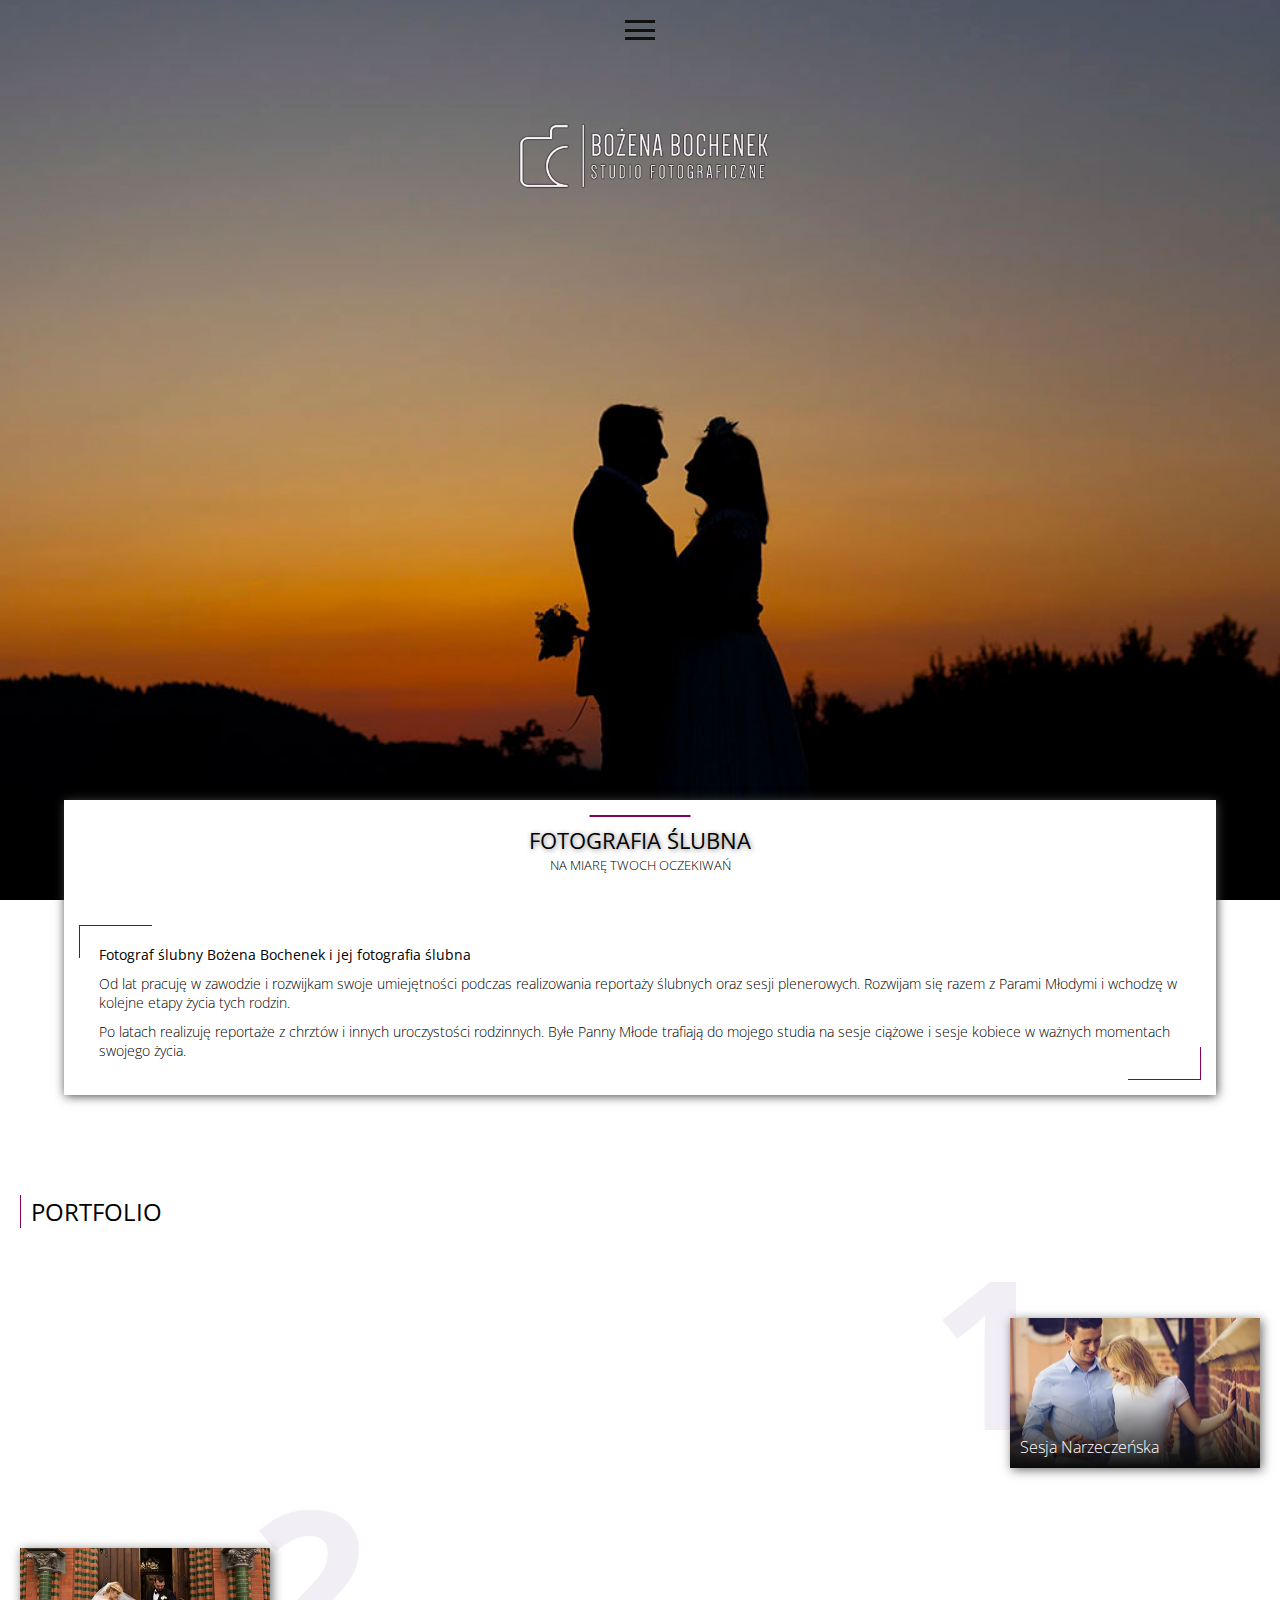
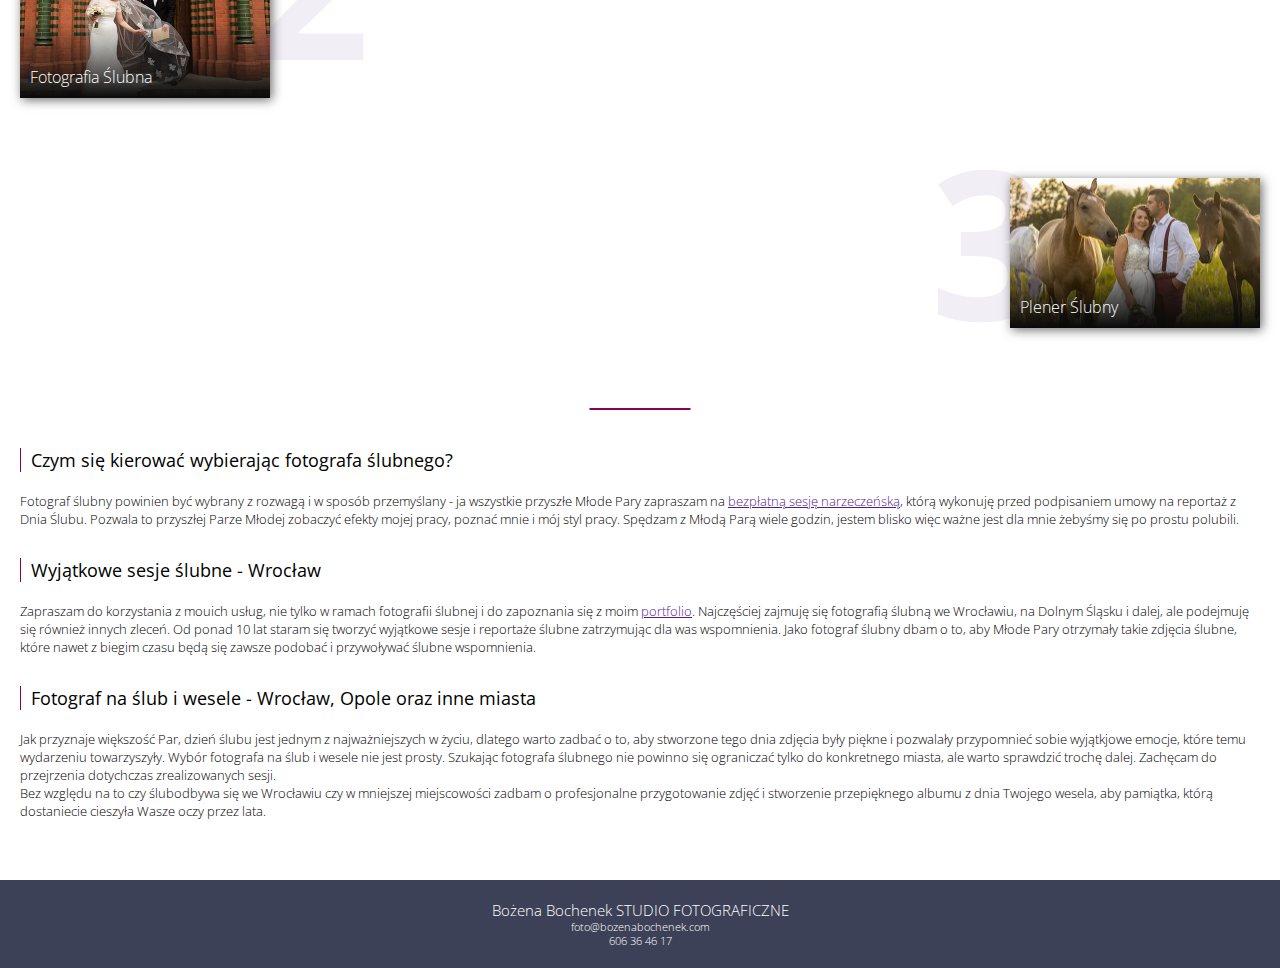
==== index.html @ d062557d "Repair path to images and files, finally display on gh pages" ====
<!DOCTYPE html>
<html lang="en">
<head>
    <meta charset="UTF-8">
    <meta name="viewport" content="width=device-width, initial-scale=1.0">
    <link rel="stylesheet" href="assets/style.css">
    <title>Document</title>
</head>
<body>

<header class="header" id="header">
    <button class="menu__hamburger" id="hamburgerButton">
        <i class="hamburger__icon" id="hamburgerIcon">
            <div class="icon__item"></div>
            <div class="icon__item"></div>
            <div class="icon__item"></div>
        </i>
    </button>
    <nav class="navigation" id="menu">
        <ul class="navigation__list">
            <li class="list__element"><a href="" class="element__link">strona główna</a></li>
            <li class="list__element" id="menuDropdown"><a href="" class="element__link">portfolio</a>
                <nav>
                    <ul class="second__list">
                        <li class="list__element"><a href="" class="element__link">sesja narzeczeńska</a></li>
                        <li class="list__element"><a href="" class="element__link">fotografia ślubna</a></li>
                        <li class="list__element"><a href="" class="element__link">plener ślubny</a></li>
                    </ul>
                </nav>
            </li>
            <li class="list__element"><a href="about.html" class="element__link">o mnie</a></li>
            <li class="list__element"><a href="" class="element__link">oferta</a></li>
            <li class="list__element"><a href="" class="element__link">darmowa sesja narzeczeńska</a></li>
            <li class="list__element"><a href="" class="element__link">kontakt</a></li>
        </ul>
        <div class="media__container">
                <a href="" class="media__link">facebook</a>
                <a href="" class="media__link">instagram</a>
        </div>
    </nav>

    <header class="main__header">
        <a href="#" class="header__logo">
            <img src="https://jacekgaw.github.io/bozenabochenek.com/assets/img/mobile/logo_bozena_bochenek_500px.png" alt="Fotograf Bozena Bochenek Logo" class="logo__img">
        </a>
    </header>
</header>
<main>
    <section class="main__section">
        <div class="section__container">
            <header class="section__header">
                <h1>fotografia ślubna</h1>
                <h3>na miarę twoch oczekiwań</h3>
            </header>
            <article class="section__text">
                <h5>Fotograf ślubny Bożena Bochenek i jej fotografia ślubna</h5>
                <p>Od lat pracuję w zawodzie i rozwijkam swoje umiejętności podczas realizowania reportaży ślubnych oraz sesji plenerowych. Rozwijam się razem z Parami Młodymi i wchodzę w kolejne etapy życia tych rodzin.</p>
                <p>Po latach realizuję reportaże z chrztów i innych uroczystości rodzinnych. Byłe Panny Młode trafiają do mojego studia na sesje ciążowe i sesje kobiece w ważnych momentach swojego życia.</p>
            </article>
        </div>
    </section>
    <section class="portfolio__section">
        <header class="portfolio__header">
            <h2>portfolio</h2>
        </header>
        <div class="portfolio__container">
            <a href="" class="container__item">
                <div class="item__container">
                    <h3>sesja narzeczeńska</h3>
                </div>
            </a>
            <a href="" class="container__item">
                <div class="item__container">
                    <h3>fotografia ślubna</h3>
                </div>
            </a>
            <a href="" class="container__item">
                <div class="item__container">
                    <h3>plener ślubny</h3>
                </div>
            </a>
        </div>
    </section>
    <section class="describe__section">
        <div class="describe__item">
            <h3>Czym się kierować wybierając fotografa ślubnego?</h3>
            <p>Fotograf ślubny powinien być wybrany z rozwagą i w sposób przemyślany - ja wszystkie przyszłe Młode Pary
                zapraszam na <a href="" class="describe__link">bezpłatną sesję narzeczeńską</a>, którą wykonuję przed podpisaniem
                umowy na reportaż z Dnia Ślubu. Pozwala to przyszłej Parze Młodej zobaczyć efekty mojej pracy, poznać mnie i mój styl pracy.
                Spędzam z Młodą Parą wiele godzin, jestem blisko więc ważne jest dla mnie żebyśmy się po prostu polubili.
            </p>
        </div>
        <div class="describe__item">
            <h3>Wyjątkowe sesje ślubne - Wrocław</h3>
            <p>Zapraszam do korzystania z mouich usług, nie tylko w ramach fotografii ślubnej i do zapoznania się z moim
                <a href="" class="describe__link">portfolio</a>. Najczęściej zajmuję się fotografią ślubną we Wrocławiu, na Dolnym Śląsku
                i dalej, ale podejmuję się również innych zleceń. Od ponad 10 lat staram się tworzyć wyjątkowe sesje i reportaże ślubne
                zatrzymując dla was wspomnienia. Jako fotograf ślubny dbam o to, aby Młode Pary otrzymały takie zdjęcia ślubne, które nawet
                z biegim czasu będą się zawsze podobać i przywoływać ślubne wspomnienia.
            </p>
        </div>
        <div class="describe__item">
            <h3>Fotograf na ślub i wesele - Wrocław, Opole oraz inne miasta</h3>
            <p>Jak przyznaje większość Par, dzień ślubu jest jednym z najważniejszych w życiu, dlatego warto zadbać o to, aby stworzone tego dnia zdjęcia
                były piękne i pozwalały przypomnieć sobie wyjątkjowe emocje, które temu wydarzeniu towarzyszyły. Wybór fotografa na ślub i wesele
                nie jest prosty. Szukając fotografa ślubnego nie powinno się ograniczać tylko do konkretnego miasta, ale warto sprawdzić trochę dalej.
                Zachęcam do przejrzenia dotychczas zrealizowanych sesji.</br>Bez względu na to czy ślubodbywa się we Wrocławiu czy w mniejszej miejscowości zadbam o profesjonalne przygotowanie zdjęć
                i stworzenie przepięknego albumu z dnia Twojego wesela, aby pamiątka, którą dostaniecie cieszyła Wasze oczy przez lata.
            </p>
        </div>
    </section>
</main>
<footer class="footer">
    <h3>Bożena Bochenek STUDIO FOTOGRAFICZNE</h3>
    <h5>foto@bozenabochenek.com</h5>
    <h5>606 36 46 17</h5>
</footer>

<script src="assets/script.js"></script>    
</body>
</html>
---- assets/style.css ----
@import url("https://fonts.googleapis.com/css?family=Open+Sans:300,400,700&display=swap&subset=latin-ext");
* {
  margin: 0;
  padding: 0;
  -webkit-box-sizing: border-box;
          box-sizing: border-box;
}

body {
  width: 100%;
  font-family: 'Open Sans', sans-serif;
  font-size: 24px;
  overflow-x: hidden;
}

.header {
  width: 100%;
  min-height: 100vh;
  position: relative;
}

.header .menu__hamburger {
  position: absolute;
  top: 20px;
  left: 50%;
  padding: 0;
  background: none;
  border: none;
  -webkit-transform: translateX(-50%);
          transform: translateX(-50%);
  z-index: 10;
}

.header .menu__hamburger .hamburger__icon {
  width: 30px;
  height: 20px;
  display: -webkit-box;
  display: -ms-flexbox;
  display: flex;
  -webkit-box-orient: vertical;
  -webkit-box-direction: normal;
      -ms-flex-direction: column;
          flex-direction: column;
  -webkit-box-pack: justify;
      -ms-flex-pack: justify;
          justify-content: space-between;
}

.header .menu__hamburger .hamburger__icon .icon__item {
  width: 30px;
  height: 3px;
  background-color: #111;
}

.header .menu__hamburger .hamburger__icon .icon__item--white {
  background-color: #fefefe;
}

.header .navigation {
  z-index: 5;
  position: absolute;
  top: -100%;
  left: 0;
  width: 100%;
  min-height: 100vh;
  background-color: #ddd;
  display: -webkit-box;
  display: -ms-flexbox;
  display: flex;
  -webkit-box-orient: vertical;
  -webkit-box-direction: normal;
      -ms-flex-direction: column;
          flex-direction: column;
  -webkit-box-align: center;
      -ms-flex-align: center;
          align-items: center;
  -webkit-box-pack: center;
      -ms-flex-pack: center;
          justify-content: center;
  -webkit-transition: 0.5s top;
  transition: 0.5s top;
}

.header .navigation__list {
  list-style-type: none;
  width: 100%;
}

.header .navigation__list .list__element {
  width: 100%;
  text-align: center;
}

.header .navigation__list .list__element .element__link {
  width: 100%;
  padding: 10px;
  text-transform: uppercase;
  font-weight: 300;
  letter-spacing: 4px;
  font-size: 0.9rem;
  text-decoration: none;
  color: #111;
}

.header .navigation__list #menuDropdown .second__list {
  display: none;
}

.header .navigation .media__container {
  width: 100%;
  display: -webkit-box;
  display: -ms-flexbox;
  display: flex;
  -webkit-box-pack: justify;
      -ms-flex-pack: justify;
          justify-content: space-between;
  position: absolute;
  bottom: 0;
}

.header .navigation .media__container .media__link {
  padding: 20px;
  text-decoration: none;
  color: #111;
  text-transform: uppercase;
  letter-spacing: 4px;
  font-size: 0.9rem;
}

.header .navigation--open {
  top: 0;
  -webkit-transition: 0.5s top;
  transition: 0.5s top;
}

.header .main__header {
  width: 100%;
  min-height: 100vh;
  background-image: url("../assets/img/mobile/5.1.2_calepx.jpg");
  background-position: 55%;
  background-attachment: fixed;
  background-size: cover;
  text-align: center;
  padding-top: 100px;
}

.header .main__header .header__logo img {
  width: 300px;
  margin: 0 auto;
}

.header--about {
  width: 100%;
  min-height: 0;
  height: 70px;
  background-color: #3C4157;
  position: -webkit-sticky;
  position: sticky;
  z-index: 50;
}

.header--about .menu__hamburger {
  top: 50%;
  left: unset;
  right: 5%;
  -webkit-transform: translateY(-50%);
          transform: translateY(-50%);
}

.header--about .navigation {
  height: 100vh;
  left: 100%;
  top: 0;
  -webkit-transition: 0.5s left;
  transition: 0.5s left;
}

.header--about .navigation--open {
  height: 100vh;
  top: 0;
  left: 0;
  -webkit-transition: 0.5s left;
  transition: 0.5s left;
}

.header--about .back__button {
  background-color: unset;
  position: absolute;
  top: 50%;
  left: 5%;
  -webkit-transform: translateY(-50%);
          transform: translateY(-50%);
  border: unset;
  display: -webkit-box;
  display: -ms-flexbox;
  display: flex;
  -webkit-box-align: center;
      -ms-flex-align: center;
          align-items: center;
}

.header--about .back__button .back__icon {
  width: 8px;
  height: 8px;
  border-left: 1px solid #fff;
  border-top: 1px solid #fff;
  -webkit-transform: rotate(-45deg);
          transform: rotate(-45deg);
}

.header--about .back__button .back__text {
  text-transform: uppercase;
  font-weight: 300;
  font-size: 0.7rem;
  letter-spacing: 2px;
  color: #fefefe;
  margin-left: 8px;
}

.main__section {
  width: 100%;
}

.main__section .section__container {
  margin: 0 auto;
  width: 90%;
  -webkit-box-shadow: 1px 1px 10px #444;
          box-shadow: 1px 1px 10px #444;
  padding: 5px;
  background-color: #fff;
  -webkit-transform: translateY(-100px);
          transform: translateY(-100px);
}

.main__section .section__container .section__header {
  height: 100px;
  padding-top: 10px;
  margin-bottom: 40px;
  text-align: center;
  text-transform: uppercase;
}

.main__section .section__container .section__header h1 {
  padding-top: 10px;
  position: relative;
  font-size: 1.4rem;
  font-weight: 400;
  text-shadow: 1px 1px 5px rgba(10, 10, 10, 0.5);
}

.main__section .section__container .section__header h1::before {
  content: '';
  position: absolute;
  top: 0;
  left: 50%;
  width: 100px;
  height: 1px;
  padding: 0.5px;
  -webkit-transform: translateX(-50%);
          transform: translateX(-50%);
  background-color: #87005E;
}

.main__section .section__container .section__header h3 {
  font-size: 0.8rem;
  font-weight: 300;
}

.main__section .section__container .section__text {
  margin: 30px 30px 30px 30px;
  position: relative;
}

.main__section .section__container .section__text::before, .main__section .section__container .section__text::after {
  position: absolute;
  content: '';
  width: 70px;
  height: 30px;
  padding: 1px;
}

.main__section .section__container .section__text::before {
  border-top: 1px solid #87005E;
  border-left: 1px solid #87005E;
  top: -20px;
  left: -20px;
}

.main__section .section__container .section__text::after {
  border-bottom: 1px solid #87005E;
  border-right: 1px solid #87005E;
  bottom: -20px;
  right: -20px;
}

.main__section .section__container .section__text h5 {
  font-weight: 400;
  font-size: 0.9rem;
}

.main__section .section__container .section__text p {
  font-weight: 300;
  font-size: 0.9rem;
  margin: 10px 0;
}

.portfolio__section {
  padding: 0 20px;
}

.portfolio__section .portfolio__header {
  border-left: 1px solid #87005E;
  padding-left: 10px;
  margin-bottom: 50px;
}

.portfolio__section .portfolio__header h2 {
  text-transform: uppercase;
  font-weight: 400;
  font-size: 1.5rem;
}

.portfolio__section .portfolio__container {
  display: -webkit-box;
  display: -ms-flexbox;
  display: flex;
  -webkit-box-orient: vertical;
  -webkit-box-direction: normal;
      -ms-flex-direction: column;
          flex-direction: column;
}

.portfolio__section .portfolio__container .container__item {
  z-index: 10;
  width: 250px;
  height: 150px;
  margin: 40px 0;
  background-position: center;
  background-size: cover;
  position: relative;
  -webkit-box-shadow: 2px 2px 10px rgba(10, 10, 10, 0.6);
          box-shadow: 2px 2px 10px rgba(10, 10, 10, 0.6);
  text-decoration: none;
}

.portfolio__section .portfolio__container .container__item:nth-of-type(1) {
  background-image: url("../assets/img/mobile/sesja-narzeczenska-we-wroclawiu-ostrow-tumski-katedra-chrystusa-krola5_500px.webp");
  -ms-flex-item-align: end;
      align-self: flex-end;
}

.portfolio__section .portfolio__container .container__item:nth-of-type(1)::before {
  z-index: 0;
  position: absolute;
  top: -110px;
  left: -80px;
  content: "1";
  font-weight: 700;
  font-size: 13rem;
  opacity: 0.07;
}

.portfolio__section .portfolio__container .container__item:nth-of-type(2) {
  background-image: url("../assets/img/mobile/slub-we-wroclawiu-wyjscie-z-kosciola_500px.webp");
}

.portfolio__section .portfolio__container .container__item:nth-of-type(2)::before {
  z-index: 0;
  position: absolute;
  top: -110px;
  right: -100px;
  content: "2";
  font-weight: 700;
  font-size: 13rem;
  opacity: 0.07;
}

.portfolio__section .portfolio__container .container__item:nth-of-type(3) {
  background-image: url("../assets/img/mobile/plenernarancho500px.webp");
  -ms-flex-item-align: end;
      align-self: flex-end;
}

.portfolio__section .portfolio__container .container__item:nth-of-type(3)::before {
  z-index: 0;
  position: absolute;
  top: -80px;
  left: -80px;
  content: "3";
  font-weight: 700;
  font-size: 13rem;
  opacity: 0.07;
}

.portfolio__section .portfolio__container .container__item .item__container {
  width: 100%;
  height: 100%;
  display: -webkit-box;
  display: -ms-flexbox;
  display: flex;
  -webkit-box-orient: vertical;
  -webkit-box-direction: normal;
      -ms-flex-direction: column;
          flex-direction: column;
  -webkit-box-pack: end;
      -ms-flex-pack: end;
          justify-content: flex-end;
  background-image: -webkit-gradient(linear, left top, left bottom, color-stop(50%, rgba(10, 10, 10, 0)), to(#0a0a0a));
  background-image: linear-gradient(to bottom, rgba(10, 10, 10, 0) 50%, #0a0a0a);
  padding: 10px;
}

.portfolio__section .portfolio__container .container__item .item__container h3 {
  color: #fff;
  font-size: 1rem;
  font-weight: 300;
  text-transform: capitalize;
}

.describe__section {
  margin: 40px 20px 0 20px;
  padding-top: 10px;
  position: relative;
}

.describe__section::before {
  content: '';
  position: absolute;
  top: 0;
  left: 50%;
  width: 100px;
  height: 1px;
  padding: 0.5px;
  -webkit-transform: translateX(-50%);
          transform: translateX(-50%);
  background-color: #87005E;
}

.describe__section .describe__item {
  margin: 30px 0;
}

.describe__section .describe__item h3 {
  font-size: 1.1rem;
  font-weight: 400;
  padding-left: 10px;
  border-left: 1px solid #87005E;
  margin-bottom: 20px;
}

.describe__section .describe__item p {
  font-weight: 300;
  font-size: 0.8rem;
}

.footer {
  margin-top: 60px;
  width: 100%;
  padding: 20px;
  background-color: #3C4157;
  display: -webkit-box;
  display: -ms-flexbox;
  display: flex;
  -webkit-box-orient: vertical;
  -webkit-box-direction: normal;
      -ms-flex-direction: column;
          flex-direction: column;
  -webkit-box-pack: center;
      -ms-flex-pack: center;
          justify-content: center;
  text-align: center;
  color: #fefefe;
  font-size: 0.8rem;
}

.footer h3, .footer h5 {
  font-weight: 300;
}

.site__header {
  text-align: center;
}

.site__header .header__text {
  font-size: 1rem;
  padding: 50px 10px;
  font-weight: 400;
  text-transform: uppercase;
  text-shadow: 1px 1px 5px #888;
}

.container {
  padding: 25px 15px;
}

.container--dark {
  background-color: #3C4157;
  padding: 25px 15px;
}

.about__container {
  position: relative;
  margin-top: 40px;
  padding-top: 60px;
  text-align: center;
  padding-bottom: 30px;
}

.about__container .about__photo {
  width: 100px;
  height: 100px;
  border-radius: 50%;
  position: absolute;
  top: 0;
  left: 50%;
  -webkit-transform: translate(-50%, -50%);
          transform: translate(-50%, -50%);
  -webkit-box-shadow: 1px 1px 5px #888;
          box-shadow: 1px 1px 5px #888;
}

.about__container .about__text {
  font-size: 0.9rem;
  color: #fefefe;
  font-weight: 300;
  margin-bottom: 15px;
}

.about__container .about__button {
  background-color: unset;
  border: unset;
  color: #fefefe;
  position: absolute;
  display: -webkit-box;
  display: -ms-flexbox;
  display: flex;
  left: 50%;
  -webkit-transform: translateX(-50%);
          transform: translateX(-50%);
  padding: 5px;
  text-decoration: none;
}

.about__container .about__button .icon__down {
  width: 9px;
  height: 9px;
  border-left: 1px solid #fff;
  border-bottom: 1px solid #fff;
  -webkit-transform: rotate(-45deg);
          transform: rotate(-45deg);
}

.about__container .about__button h5 {
  font-weight: 400;
  font-size: 0.7rem;
  margin: 0 10px;
}

.opinion__container h2 {
  font-size: 1.2rem;
  letter-spacing: 2px;
  font-weight: 400;
  text-transform: uppercase;
}

.opinion__container .opinions__slider {
  min-height: 200px;
  display: -webkit-box;
  display: -ms-flexbox;
  display: flex;
  -webkit-box-pack: center;
      -ms-flex-pack: center;
          justify-content: center;
  -webkit-box-orient: vertical;
  -webkit-box-direction: normal;
      -ms-flex-direction: column;
          flex-direction: column;
  border-top: 1px dashed #888;
  border-bottom: 1px dashed #888;
  width: 100%;
  height: auto;
  position: relative;
}

.opinion__container .opinions__slider .opinion__text {
  font-size: 0.8rem;
  text-align: center;
  margin: 15px 30px;
}

.opinion__container .opinions__slider .opinion__author {
  text-align: center;
  font-size: 0.9rem;
  margin-bottom: 15px;
}

.opinion__container .opinions__slider .circles__box {
  position: absolute;
  bottom: 10px;
  left: 50%;
  -webkit-transform: translateX(-50%);
          transform: translateX(-50%);
  display: -webkit-box;
  display: -ms-flexbox;
  display: flex;
  -webkit-box-pack: justify;
      -ms-flex-pack: justify;
          justify-content: space-between;
}

.opinion__container .opinions__slider .circles__box .circle__item {
  width: 8px;
  height: 8px;
  padding: 1px;
  border: 1px solid #888;
  border-radius: 50%;
  margin: 0 5px;
}

.opinion__container .opinions__slider .circles__box .circle__item--fill {
  background-color: #888;
}

.opinion__container .opinions__slider .slider__button {
  position: absolute;
  background-color: unset;
  border: unset;
  top: 50%;
  width: 20px;
  height: 30px;
  font-weight: 700;
  -webkit-transform: translateY(-50%);
          transform: translateY(-50%);
}

.opinion__container .opinions__slider .slider__button--forward {
  right: 0;
}

.text__container {
  padding: 40px 15px;
}

.text__container .text__item {
  text-align: center;
  color: #efefef;
  font-size: 0.8rem;
  margin: 10px 0;
  position: relative;
}

.text__container .text__item:nth-of-type(1)::before, .text__container .text__item:last-of-type::before {
  content: '';
  position: absolute;
  width: 150px;
  height: 1px;
  background-color: #ddd;
  left: 50%;
  -webkit-transform: translateX(-50%);
          transform: translateX(-50%);
}

.text__container .text__item:nth-of-type(1)::before {
  top: -10px;
}

.text__container .text__item:last-of-type::before {
  bottom: -10px;
}

.text__container .text__item ul {
  list-style-type: none;
}

.text__container .text__item .text__link {
  color: #ccccff;
  text-transform: uppercase;
}
/*# sourceMappingURL=style.css.map */
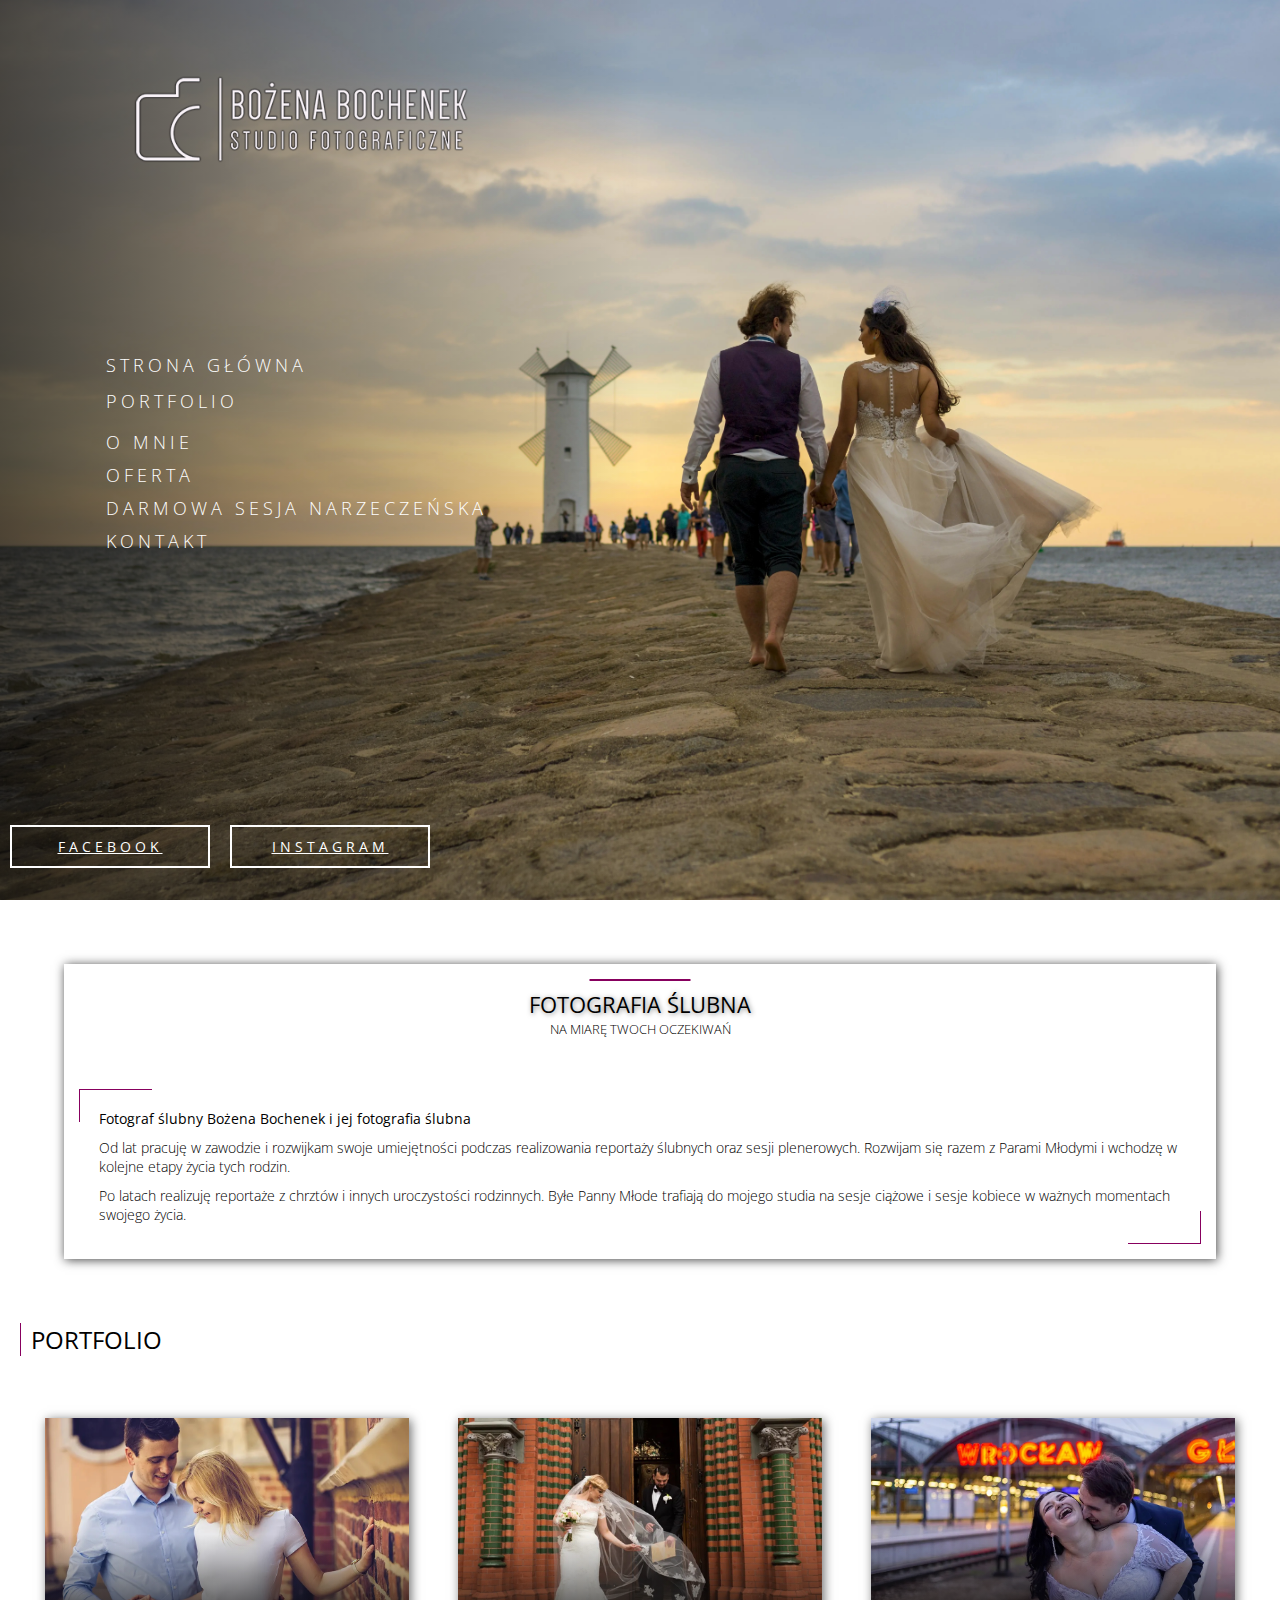
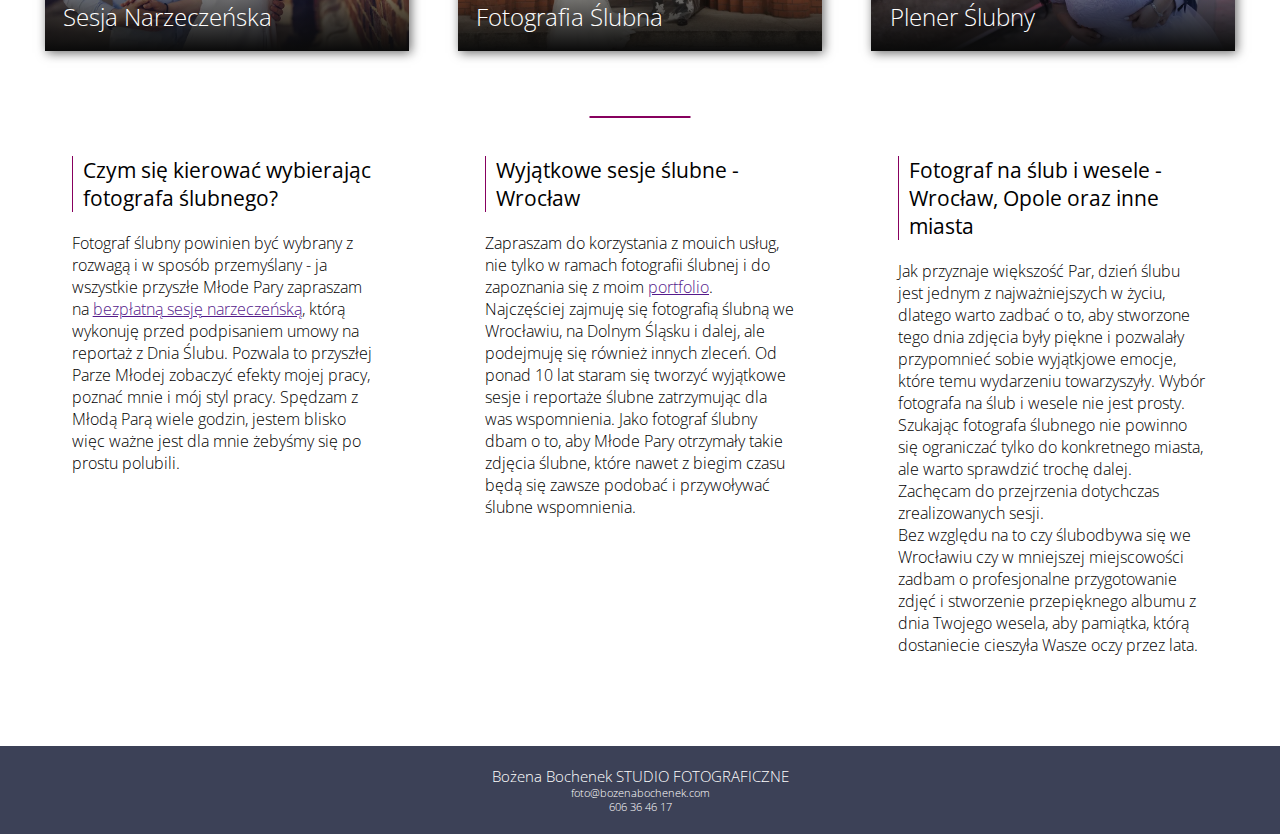
==== commit 1597213d: "Improve RWD on main page" ====
--- a/index.html
+++ b/index.html
@@ -7,37 +7,42 @@
     <title>Document</title>
 </head>
 <body>
-
+    <nav class="navigation  navigation--main" id="menu">
+        <header class="navigation__header">
+            <a href="index.html" class="header__logo">
+                <img src="https://jacekgaw.github.io/bozenabochenek.com/assets/img/mobile/logo_bozena_bochenek_500px.png" alt="Fotograf Bozena Bochenek Logo" class="logo__img">
+            </a>
+        </header>
+        <ul class="navigation__list">
+            <li class="list__element"><a href="index.html" class="element__link">strona główna</a></li>
+            <li class="list__element" id="menuDropdown"><p class="element__link">portfolio</p>
+                <nav>
+                    <ul class="second__list second__list--close">
+                        <li class="list__element"><a href="sesja_narzeczenska.html" class="element__link">sesja narzeczeńska</a></li>
+                        <li class="list__element"><a href="fotografia_slubna.html" class="element__link">fotografia ślubna</a></li>
+                        <li class="list__element"><a href="plener_slubny.html" class="element__link">plener ślubny</a></li>
+                    </ul>
+                </nav>
+            </li>
+            <li class="list__element"><a href="about.html" class="element__link">o mnie</a></li>
+            <li class="list__element"><a href="offer.html" class="element__link">oferta</a></li>
+            <li class="list__element"><a href="darmowa_sesja_narzeczenska.html" class="element__link">darmowa sesja narzeczeńska</a></li>
+            <li class="list__element"><a href="" class="element__link">kontakt</a></li>
+        </ul>
+        <div class="media__container">
+                <a href="" class="media__link">facebook</a>
+                <a href="" class="media__link">instagram</a>
+        </div>
+    </nav>  
 <header class="header" id="header">
-    <button class="menu__hamburger" id="hamburgerButton">
+    <button class="menu__hamburger menu__hamburger--main" id="hamburgerButton">
         <i class="hamburger__icon" id="hamburgerIcon">
             <div class="icon__item"></div>
             <div class="icon__item"></div>
             <div class="icon__item"></div>
         </i>
     </button>
-    <nav class="navigation" id="menu">
-        <ul class="navigation__list">
-            <li class="list__element"><a href="" class="element__link">strona główna</a></li>
-            <li class="list__element" id="menuDropdown"><a href="" class="element__link">portfolio</a>
-                <nav>
-                    <ul class="second__list">
-                        <li class="list__element"><a href="" class="element__link">sesja narzeczeńska</a></li>
-                        <li class="list__element"><a href="" class="element__link">fotografia ślubna</a></li>
-                        <li class="list__element"><a href="" class="element__link">plener ślubny</a></li>
-                    </ul>
-                </nav>
-            </li>
-            <li class="list__element"><a href="about.html" class="element__link">o mnie</a></li>
-            <li class="list__element"><a href="" class="element__link">oferta</a></li>
-            <li class="list__element"><a href="" class="element__link">darmowa sesja narzeczeńska</a></li>
-            <li class="list__element"><a href="" class="element__link">kontakt</a></li>
-        </ul>
-        <div class="media__container">
-                <a href="" class="media__link">facebook</a>
-                <a href="" class="media__link">instagram</a>
-        </div>
-    </nav>
+    
 
     <header class="main__header">
         <a href="#" class="header__logo">
--- a/assets/style.css
+++ b/assets/style.css
@@ -13,56 +13,13 @@
   overflow-x: hidden;
 }
 
-.header {
-  width: 100%;
-  min-height: 100vh;
-  position: relative;
-}
-
-.header .menu__hamburger {
-  position: absolute;
-  top: 20px;
-  left: 50%;
-  padding: 0;
-  background: none;
-  border: none;
-  -webkit-transform: translateX(-50%);
-          transform: translateX(-50%);
-  z-index: 10;
-}
-
-.header .menu__hamburger .hamburger__icon {
-  width: 30px;
-  height: 20px;
-  display: -webkit-box;
-  display: -ms-flexbox;
-  display: flex;
-  -webkit-box-orient: vertical;
-  -webkit-box-direction: normal;
-      -ms-flex-direction: column;
-          flex-direction: column;
-  -webkit-box-pack: justify;
-      -ms-flex-pack: justify;
-          justify-content: space-between;
-}
-
-.header .menu__hamburger .hamburger__icon .icon__item {
-  width: 30px;
-  height: 3px;
-  background-color: #111;
-}
-
-.header .menu__hamburger .hamburger__icon .icon__item--white {
-  background-color: #fefefe;
-}
-
-.header .navigation {
-  z-index: 5;
-  position: absolute;
-  top: -100%;
+.navigation {
+  z-index: 1000;
+  position: absolute;
+  bottom: 100%;
   left: 0;
   width: 100%;
-  min-height: 100vh;
+  height: 100vh;
   background-color: #ddd;
   display: -webkit-box;
   display: -ms-flexbox;
@@ -77,21 +34,25 @@
   -webkit-box-pack: center;
       -ms-flex-pack: center;
           justify-content: center;
-  -webkit-transition: 0.5s top;
-  transition: 0.5s top;
-}
-
-.header .navigation__list {
+  -webkit-transition: 0.5s bottom;
+  transition: 0.5s bottom;
+}
+
+.navigation__header {
+  display: none;
+}
+
+.navigation__list {
   list-style-type: none;
   width: 100%;
 }
 
-.header .navigation__list .list__element {
+.navigation__list .list__element {
   width: 100%;
   text-align: center;
 }
 
-.header .navigation__list .list__element .element__link {
+.navigation__list .list__element .element__link {
   width: 100%;
   padding: 10px;
   text-transform: uppercase;
@@ -102,11 +63,15 @@
   color: #111;
 }
 
-.header .navigation__list #menuDropdown .second__list {
+.navigation__list #menuDropdown .second__list {
+  display: block;
+}
+
+.navigation__list #menuDropdown .second__list--close {
   display: none;
 }
 
-.header .navigation .media__container {
+.navigation .media__container {
   width: 100%;
   display: -webkit-box;
   display: -ms-flexbox;
@@ -118,7 +83,7 @@
   bottom: 0;
 }
 
-.header .navigation .media__container .media__link {
+.navigation .media__container .media__link {
   padding: 20px;
   text-decoration: none;
   color: #111;
@@ -127,10 +92,105 @@
   font-size: 0.9rem;
 }
 
-.header .navigation--open {
-  top: 0;
-  -webkit-transition: 0.5s top;
-  transition: 0.5s top;
+.navigation--open {
+  bottom: 0;
+  -webkit-transition: 0.5s bottom;
+  transition: 0.5s bottom;
+}
+
+@media (min-width: 1200px) {
+  .navigation--main {
+    bottom: 0;
+    width: 50%;
+    background-color: unset;
+    background-image: -webkit-gradient(linear, left top, right top, from(rgba(10, 10, 10, 0.7)), to(rgba(10, 10, 10, 0)));
+    background-image: linear-gradient(to right, rgba(10, 10, 10, 0.7), rgba(10, 10, 10, 0));
+  }
+  .navigation--main .navigation__list .list__element {
+    text-align: left;
+    color: #fefefe;
+    padding-left: 15%;
+  }
+  .navigation--main .navigation__list .list__element .element__link {
+    color: #fefefe;
+    font-size: 1.1rem;
+  }
+  .navigation--main .navigation__list .list__element .second__list {
+    list-style-type: none;
+  }
+  .navigation--main .navigation__header {
+    position: absolute;
+    top: 5%;
+    left: 15%;
+    display: block;
+  }
+  .navigation--main .navigation__header .header__logo img {
+    width: 400px;
+  }
+  .navigation--main .media__container {
+    -webkit-box-pack: start;
+        -ms-flex-pack: start;
+            justify-content: flex-start;
+    margin: 5% 15%;
+  }
+  .navigation--main .media__container .media__link {
+    width: 200px;
+    padding: 10px;
+    text-align: center;
+    color: #fefefe;
+    border: 2px solid #fefefe;
+    text-decoration: underline;
+    margin: 0 10px;
+  }
+}
+
+.header {
+  width: 100%;
+  min-height: 100vh;
+  position: relative;
+}
+
+.header .menu__hamburger {
+  position: absolute;
+  top: 20px;
+  left: 50%;
+  padding: 0;
+  background: none;
+  border: none;
+  -webkit-transform: translateX(-50%);
+          transform: translateX(-50%);
+  z-index: 1001;
+}
+
+@media (min-width: 1200px) {
+  .header .menu__hamburger--main {
+    display: none;
+  }
+}
+
+.header .menu__hamburger .hamburger__icon {
+  width: 30px;
+  height: 20px;
+  display: -webkit-box;
+  display: -ms-flexbox;
+  display: flex;
+  -webkit-box-orient: vertical;
+  -webkit-box-direction: normal;
+      -ms-flex-direction: column;
+          flex-direction: column;
+  -webkit-box-pack: justify;
+      -ms-flex-pack: justify;
+          justify-content: space-between;
+}
+
+.header .menu__hamburger .hamburger__icon .icon__item {
+  width: 30px;
+  height: 3px;
+  background-color: #111;
+}
+
+.header .menu__hamburger .hamburger__icon .icon__item--white {
+  background-color: #fefefe;
 }
 
 .header .main__header {
@@ -144,19 +204,32 @@
   padding-top: 100px;
 }
 
+@media (min-width: 1200px) {
+  .header .main__header {
+    background-image: url("../assets/img/bozena_bochenek_main.jpg");
+    text-align: left;
+    padding: 50px 7%;
+  }
+}
+
 .header .main__header .header__logo img {
   width: 300px;
   margin: 0 auto;
 }
 
+@media (min-width: 1200px) {
+  .header .main__header .header__logo img {
+    display: none;
+  }
+}
+
 .header--about {
   width: 100%;
   min-height: 0;
   height: 70px;
   background-color: #3C4157;
-  position: -webkit-sticky;
-  position: sticky;
-  z-index: 50;
+  position: relative;
+  overflow-x: hidden;
 }
 
 .header--about .menu__hamburger {
@@ -165,22 +238,6 @@
   right: 5%;
   -webkit-transform: translateY(-50%);
           transform: translateY(-50%);
-}
-
-.header--about .navigation {
-  height: 100vh;
-  left: 100%;
-  top: 0;
-  -webkit-transition: 0.5s left;
-  transition: 0.5s left;
-}
-
-.header--about .navigation--open {
-  height: 100vh;
-  top: 0;
-  left: 0;
-  -webkit-transition: 0.5s left;
-  transition: 0.5s left;
 }
 
 .header--about .back__button {
@@ -197,6 +254,7 @@
   -webkit-box-align: center;
       -ms-flex-align: center;
           align-items: center;
+  text-decoration: none;
 }
 
 .header--about .back__button .back__icon {
@@ -232,6 +290,14 @@
           transform: translateY(-100px);
 }
 
+@media (min-width: 1200px) {
+  .main__section .section__container {
+    -webkit-transform: none;
+            transform: none;
+    margin: 5% auto;
+  }
+}
+
 .main__section .section__container .section__header {
   height: 100px;
   padding-top: 10px;
@@ -330,10 +396,18 @@
           flex-direction: column;
 }
 
+@media (min-width: 1200px) {
+  .portfolio__section .portfolio__container {
+    -webkit-box-orient: horizontal;
+    -webkit-box-direction: normal;
+        -ms-flex-direction: row;
+            flex-direction: row;
+  }
+}
+
 .portfolio__section .portfolio__container .container__item {
   z-index: 10;
-  width: 250px;
-  height: 150px;
+  width: 80%;
   margin: 40px 0;
   background-position: center;
   background-size: cover;
@@ -343,8 +417,24 @@
   text-decoration: none;
 }
 
+@media (min-width: 700px) {
+  .portfolio__section .portfolio__container .container__item {
+    width: 60%;
+    margin: 5% 10%;
+  }
+}
+
+@media (min-width: 1200px) {
+  .portfolio__section .portfolio__container .container__item {
+    -webkit-box-flex: 0;
+        -ms-flex: 0 1 100%;
+            flex: 0 1 100%;
+    margin: 1% 2% 2% 2%;
+  }
+}
+
 .portfolio__section .portfolio__container .container__item:nth-of-type(1) {
-  background-image: url("../assets/img/mobile/sesja-narzeczenska-we-wroclawiu-ostrow-tumski-katedra-chrystusa-krola5_500px.webp");
+  background-image: url("../assets/img/desktops/sesja-narzeczenska-we-wroclawiu.jpg");
   -ms-flex-item-align: end;
       align-self: flex-end;
 }
@@ -360,23 +450,37 @@
   opacity: 0.07;
 }
 
+@media (min-width: 700px) {
+  .portfolio__section .portfolio__container .container__item:nth-of-type(1)::before {
+    font-size: 24rem;
+    left: -160px;
+  }
+}
+
 .portfolio__section .portfolio__container .container__item:nth-of-type(2) {
-  background-image: url("../assets/img/mobile/slub-we-wroclawiu-wyjscie-z-kosciola_500px.webp");
+  background-image: url("../assets/img/desktops/slub-we-wroclawiu.jpg");
 }
 
 .portfolio__section .portfolio__container .container__item:nth-of-type(2)::before {
   z-index: 0;
   position: absolute;
   top: -110px;
-  right: -100px;
+  right: -70px;
   content: "2";
   font-weight: 700;
   font-size: 13rem;
   opacity: 0.07;
 }
 
+@media (min-width: 700px) {
+  .portfolio__section .portfolio__container .container__item:nth-of-type(2)::before {
+    font-size: 24rem;
+    left: -160px;
+  }
+}
+
 .portfolio__section .portfolio__container .container__item:nth-of-type(3) {
-  background-image: url("../assets/img/mobile/plenernarancho500px.webp");
+  background-image: url("../assets/img/desktops/plener_slubny.jpg");
   -ms-flex-item-align: end;
       align-self: flex-end;
 }
@@ -392,22 +496,32 @@
   opacity: 0.07;
 }
 
+@media (min-width: 700px) {
+  .portfolio__section .portfolio__container .container__item:nth-of-type(3)::before {
+    font-size: 24rem;
+    left: -160px;
+  }
+}
+
+@media (min-width: 1200px) {
+  .portfolio__section .portfolio__container .container__item::before {
+    display: none;
+  }
+}
+
 .portfolio__section .portfolio__container .container__item .item__container {
+  padding: 5%;
+  padding-top: 50%;
   width: 100%;
   height: 100%;
-  display: -webkit-box;
-  display: -ms-flexbox;
-  display: flex;
-  -webkit-box-orient: vertical;
-  -webkit-box-direction: normal;
-      -ms-flex-direction: column;
-          flex-direction: column;
-  -webkit-box-pack: end;
-      -ms-flex-pack: end;
-          justify-content: flex-end;
   background-image: -webkit-gradient(linear, left top, left bottom, color-stop(50%, rgba(10, 10, 10, 0)), to(#0a0a0a));
   background-image: linear-gradient(to bottom, rgba(10, 10, 10, 0) 50%, #0a0a0a);
-  padding: 10px;
+}
+
+@media (min-width: 1200px) {
+  .portfolio__section .portfolio__container .container__item .item__container {
+    font-size: 1.5rem;
+  }
 }
 
 .portfolio__section .portfolio__container .container__item .item__container h3 {
@@ -417,10 +531,26 @@
   text-transform: capitalize;
 }
 
+@media (min-width: 1200px) {
+  .portfolio__section .portfolio__container .container__item .item__container h3 {
+    font-size: 1.5rem;
+  }
+}
+
 .describe__section {
   margin: 40px 20px 0 20px;
   padding-top: 10px;
   position: relative;
+}
+
+@media (min-width: 1200px) {
+  .describe__section {
+    display: -webkit-box;
+    display: -ms-flexbox;
+    display: flex;
+    -ms-flex-pack: distribute;
+        justify-content: space-around;
+  }
 }
 
 .describe__section::before {
@@ -440,6 +570,14 @@
   margin: 30px 0;
 }
 
+@media (min-width: 1200px) {
+  .describe__section .describe__item {
+    -webkit-box-flex: 0;
+        -ms-flex: 0 1 25%;
+            flex: 0 1 25%;
+  }
+}
+
 .describe__section .describe__item h3 {
   font-size: 1.1rem;
   font-weight: 400;
@@ -448,9 +586,21 @@
   margin-bottom: 20px;
 }
 
+@media (min-width: 1200px) {
+  .describe__section .describe__item h3 {
+    font-size: 1.3rem;
+  }
+}
+
 .describe__section .describe__item p {
   font-weight: 300;
   font-size: 0.8rem;
+}
+
+@media (min-width: 1200px) {
+  .describe__section .describe__item p {
+    font-size: 1rem;
+  }
 }
 
 .footer {
@@ -489,6 +639,40 @@
   text-shadow: 1px 1px 5px #888;
 }
 
+@media (min-width: 1000px) {
+  .site__header .header__text {
+    font-size: 2rem;
+  }
+}
+
+.site__header .header__description {
+  font-weight: 300;
+  padding: 0 10px;
+  font-size: 0.9rem;
+  position: relative;
+}
+
+@media (min-width: 1000px) {
+  .site__header .header__description {
+    font-size: 1.2rem;
+    width: 60%;
+    margin: 0 auto;
+  }
+}
+
+.site__header .header__description::before {
+  content: '';
+  position: absolute;
+  top: -25px;
+  left: 50%;
+  width: 100px;
+  height: 1px;
+  padding: 0.5px;
+  -webkit-transform: translateX(-50%);
+          transform: translateX(-50%);
+  background-color: #87005E;
+}
+
 .container {
   padding: 25px 15px;
 }
@@ -506,6 +690,13 @@
   padding-bottom: 30px;
 }
 
+@media (min-width: 1200px) {
+  .about__container {
+    margin-top: 70px;
+    padding-top: 90px;
+  }
+}
+
 .about__container .about__photo {
   width: 100px;
   height: 100px;
@@ -519,11 +710,24 @@
           box-shadow: 1px 1px 5px #888;
 }
 
+@media (min-width: 1200px) {
+  .about__container .about__photo {
+    width: 150px;
+    height: 150px;
+  }
+}
+
 .about__container .about__text {
   font-size: 0.9rem;
   color: #fefefe;
   font-weight: 300;
   margin-bottom: 15px;
+}
+
+@media (min-width: 1200px) {
+  .about__container .about__text {
+    font-size: 1rem;
+  }
 }
 
 .about__container .about__button {
@@ -556,11 +760,25 @@
   margin: 0 10px;
 }
 
+@media (min-width: 1200px) {
+  .opinion__container {
+    width: 60%;
+    margin: 30px auto;
+  }
+}
+
 .opinion__container h2 {
   font-size: 1.2rem;
   letter-spacing: 2px;
   font-weight: 400;
   text-transform: uppercase;
+}
+
+@media (min-width: 1200px) {
+  .opinion__container h2 {
+    text-align: center;
+    font-size: 1.4rem;
+  }
 }
 
 .opinion__container .opinions__slider {
@@ -585,7 +803,14 @@
 .opinion__container .opinions__slider .opinion__text {
   font-size: 0.8rem;
   text-align: center;
-  margin: 15px 30px;
+  width: 80%;
+  margin: 15px auto;
+}
+
+@media (min-width: 1200px) {
+  .opinion__container .opinions__slider .opinion__text {
+    width: 50%;
+  }
 }
 
 .opinion__container .opinions__slider .opinion__author {
@@ -649,6 +874,14 @@
   position: relative;
 }
 
+@media (min-width: 1200px) {
+  .text__container .text__item {
+    margin: 20px auto;
+    font-size: 0.9rem;
+    width: 50%;
+  }
+}
+
 .text__container .text__item:nth-of-type(1)::before, .text__container .text__item:last-of-type::before {
   content: '';
   position: absolute;
@@ -676,4 +909,482 @@
   color: #ccccff;
   text-transform: uppercase;
 }
+
+.offer__container {
+  display: block;
+}
+
+@media (min-width: 700px) {
+  .offer__container {
+    display: -webkit-box;
+    display: -ms-flexbox;
+    display: flex;
+    -ms-flex-wrap: wrap;
+        flex-wrap: wrap;
+    -webkit-box-pack: center;
+        -ms-flex-pack: center;
+            justify-content: center;
+  }
+}
+
+.offer__container .offer__item {
+  width: 100%;
+  background-color: #fefefe;
+  display: -webkit-box;
+  display: -ms-flexbox;
+  display: flex;
+  margin: 50px 0;
+  -webkit-box-pack: start;
+      -ms-flex-pack: start;
+          justify-content: flex-start;
+  position: relative;
+  background-position: top right;
+  background-repeat: no-repeat;
+  background-size: 70% auto;
+  padding-top: 140px;
+}
+
+@media (min-width: 600px) {
+  .offer__container .offer__item {
+    padding-top: 180px;
+  }
+}
+
+@media (min-width: 700px) {
+  .offer__container .offer__item {
+    -webkit-box-flex: 0;
+        -ms-flex: 0 1 40%;
+            flex: 0 1 40%;
+    background-position: top center;
+    background-size: 100% auto;
+    margin-right: 20px;
+  }
+}
+
+@media (min-width: 1000px) {
+  .offer__container .offer__item {
+    -webkit-box-flex: 0;
+        -ms-flex: 0 1 35%;
+            flex: 0 1 35%;
+  }
+}
+
+@media (min-width: 1100px) {
+  .offer__container .offer__item {
+    padding-top: 230px;
+  }
+}
+
+@media (min-width: 1200px) {
+  .offer__container .offer__item {
+    -webkit-box-flex: 0;
+        -ms-flex: 0 1 30%;
+            flex: 0 1 30%;
+    margin: 20px;
+  }
+}
+
+@media (min-width: 1400px) {
+  .offer__container .offer__item {
+    padding-top: 0px;
+    background: none;
+  }
+}
+
+.offer__container .offer__item .item__description {
+  width: 80%;
+  background-color: #fefefe;
+  padding: 15px;
+  -webkit-box-shadow: 0 0 10px #424141;
+          box-shadow: 0 0 10px #424141;
+  z-index: 5;
+}
+
+@media (min-width: 700px) {
+  .offer__container .offer__item .item__description {
+    width: 100%;
+    display: -webkit-box;
+    display: -ms-flexbox;
+    display: flex;
+    -webkit-box-orient: vertical;
+    -webkit-box-direction: normal;
+        -ms-flex-direction: column;
+            flex-direction: column;
+    -webkit-box-align: center;
+        -ms-flex-align: center;
+            align-items: center;
+    -webkit-box-pack: center;
+        -ms-flex-pack: center;
+            justify-content: center;
+  }
+}
+
+@media (min-width: 1200px) {
+  .offer__container .offer__item .item__description {
+    padding: 40px 15px;
+  }
+}
+
+.offer__container .offer__item .item__description .item__header {
+  font-size: 1.2rem;
+  text-transform: uppercase;
+  padding-bottom: 15px;
+}
+
+.offer__container .offer__item .item__description p {
+  font-size: 1rem;
+}
+
+.offer__container .offer__item .item__description ul {
+  padding-left: 10px;
+}
+
+.offer__container .offer__item .item__description ul li {
+  list-style: "-";
+  padding-left: 5px;
+  font-size: 0.9rem;
+}
+
+.offer__container .offer__item .item__description .item__price {
+  font-size: 1.2rem;
+  text-transform: uppercase;
+  padding-top: 15px;
+}
+
+.offer__container .offer__item--right {
+  -webkit-box-pack: end;
+      -ms-flex-pack: end;
+          justify-content: flex-end;
+  background-position: bottom left;
+  background-repeat: no-repeat;
+  background-size: 70% auto;
+  padding-bottom: 140px;
+  padding-top: 0;
+}
+
+@media (min-width: 600px) {
+  .offer__container .offer__item--right {
+    padding-bottom: 180px;
+  }
+}
+
+@media (min-width: 700px) {
+  .offer__container .offer__item--right {
+    -webkit-box-flex: 0;
+        -ms-flex: 0 1 40%;
+            flex: 0 1 40%;
+    background-position: bottom center;
+    background-size: 100% auto;
+    margin-left: 20px;
+  }
+}
+
+@media (min-width: 1000px) {
+  .offer__container .offer__item--right {
+    -webkit-box-flex: 0;
+        -ms-flex: 0 1 35%;
+            flex: 0 1 35%;
+  }
+}
+
+@media (min-width: 1100px) {
+  .offer__container .offer__item--right {
+    padding-bottom: 230px;
+  }
+}
+
+@media (min-width: 1200px) {
+  .offer__container .offer__item--right {
+    margin: 20px;
+    -webkit-box-flex: 0;
+        -ms-flex: 0 1 30%;
+            flex: 0 1 30%;
+  }
+}
+
+@media (min-width: 1400px) {
+  .offer__container .offer__item--right {
+    padding-bottom: 0px;
+    background: none;
+  }
+}
+
+.offer__container h5 {
+  font-weight: 400;
+  font-size: 1.2rem;
+}
+
+.offer__container ul {
+  list-style: "- ";
+  padding-left: 15px;
+  margin-bottom: 30px;
+}
+
+.offer__container ul li {
+  font-weight: 300;
+  font-size: 1rem;
+}
+
+.offer__container .offer__text {
+  font-size: 1rem;
+  font-weight: 400;
+  margin-bottom: 50px;
+}
+
+.offer__container .offer__button {
+  border: 2px solid #87005E;
+  text-transform: uppercase;
+  text-decoration: none;
+  font-size: 1.2rem;
+  font-weight: 400;
+  letter-spacing: 2px;
+  padding: 15px;
+  color: #444;
+  margin: 0 auto;
+  -webkit-transition: 0.3s background-color, 0.3s color;
+  transition: 0.3s background-color, 0.3s color;
+}
+
+.offer__container .offer__button:hover {
+  -webkit-transition: 0.3s background-color, 0.3s color;
+  transition: 0.3s background-color, 0.3s color;
+  color: #eee;
+  background-color: #87005E;
+}
+
+.offer__container .offer__button--small {
+  font-size: 0.9rem;
+  padding: 10px;
+  margin: 40px;
+}
+
+.gallery {
+  width: 100%;
+  display: -webkit-box;
+  display: -ms-flexbox;
+  display: flex;
+  -webkit-box-pack: justify;
+      -ms-flex-pack: justify;
+          justify-content: space-between;
+  -ms-flex-wrap: wrap;
+      flex-wrap: wrap;
+  margin: 50px 0;
+}
+
+@media (min-width: 1600px) {
+  .gallery {
+    width: 70%;
+    margin: 50px auto;
+  }
+}
+
+.gallery .gallery__button {
+  position: fixed;
+  top: 2%;
+  right: 2%;
+  padding: 15px;
+  z-index: 10000;
+  display: none;
+  color: #fff;
+  font-weight: 700;
+  background-color: #444;
+  border: unset;
+}
+
+.gallery .gallery__item {
+  -webkit-box-flex: 0;
+      -ms-flex: 0 1 33%;
+          flex: 0 1 33%;
+  margin: 1px 0;
+}
+
+@media (min-width: 600px) {
+  .gallery .gallery__item {
+    -webkit-box-flex: 0;
+        -ms-flex: 0 1 24.5%;
+            flex: 0 1 24.5%;
+  }
+}
+
+@media (min-width: 1000px) {
+  .gallery .gallery__item {
+    -webkit-box-flex: 0;
+        -ms-flex: 0 1 16.5%;
+            flex: 0 1 16.5%;
+  }
+}
+
+.gallery .gallery__item .item__photo--square {
+  width: 100%;
+  padding-bottom: 100%;
+  background-size: cover;
+  background-position: center;
+}
+
+.gallery .gallery__item .photo__box {
+  display: none;
+}
+
+.gallery .gallery__item .photo__box .item__photo--full {
+  max-width: 95%;
+  max-height: 95%;
+}
+
+.gallery .gallery__item .photo__box--open {
+  z-index: 5000;
+  position: fixed;
+  background-color: rgba(10, 10, 10, 0.8);
+  top: 0;
+  left: 0;
+  width: 100%;
+  height: 100vh;
+  display: -webkit-box;
+  display: -ms-flexbox;
+  display: flex;
+  -webkit-box-pack: center;
+      -ms-flex-pack: center;
+          justify-content: center;
+  -webkit-box-align: center;
+      -ms-flex-align: center;
+          align-items: center;
+  display: none;
+}
+
+.facebook__container {
+  width: 100%;
+  display: -webkit-box;
+  display: -ms-flexbox;
+  display: flex;
+  -webkit-box-pack: center;
+      -ms-flex-pack: center;
+          justify-content: center;
+}
+
+.facebook__container .facebook__button {
+  text-decoration: none;
+  display: -webkit-box;
+  display: -ms-flexbox;
+  display: flex;
+  -webkit-box-pack: justify;
+      -ms-flex-pack: justify;
+          justify-content: space-between;
+  border-left: 1px solid #87005E;
+  border-right: 1px solid #87005E;
+  padding: 10px;
+}
+
+.facebook__container .facebook__button .facebook__icon {
+  width: 50px;
+}
+
+.facebook__container .facebook__button h6 {
+  font-size: 0.9rem;
+  color: #444;
+  font-weight: 400;
+}
+
+@media (min-width: 1600px) {
+  .site__desc {
+    width: 70%;
+    margin: 0 auto;
+  }
+}
+
+.site__desc p {
+  font-size: 0.9rem;
+  margin: 10px 0;
+}
+
+@media (min-width: 600px) {
+  .site__desc p {
+    margin: 20px 40px;
+    font-size: 1rem;
+  }
+}
+
+.site__desc ul {
+  margin-left: 20px;
+}
+
+@media (min-width: 600px) {
+  .site__desc ul {
+    margin: 0 80px;
+  }
+}
+
+.site__desc ul li {
+  font-size: 0.9rem;
+}
+
+.freephoto__container .container__header {
+  text-align: center;
+  font-weight: 400;
+  font-size: 1.2rem;
+}
+
+.freephoto__container .freephoto__text {
+  padding: 20px;
+}
+
+.freephoto__container .freephoto__text p {
+  font-size: 0.9rem;
+  font-weight: 300;
+  letter-spacing: 1px;
+  color: #444;
+  padding: 0 10%;
+}
+
+@media (min-width: 1000px) {
+  .freephoto__container .freephoto__text p {
+    width: 70%;
+    margin: 0 auto;
+  }
+}
+
+@media (min-width: 1000px) {
+  .freephoto__container .lists__container {
+    padding: 100px 15%;
+  }
+}
+
+.freephoto__container .lists__container h3 {
+  font-size: 1.3rem;
+}
+
+.freephoto__container .lists__container .list__container {
+  padding: 20px;
+}
+
+.freephoto__container .lists__container .list__container h4 {
+  font-size: 1.1rem;
+  text-transform: uppercase;
+}
+
+.freephoto__container .lists__container .list__container .list li {
+  font-size: 1rem;
+  font-weight: 400;
+}
+
+.freephoto__container .lists__container .list__container .list--second {
+  padding-left: 20px;
+}
+
+.freephoto__container .lists__container .list__container .list--second li {
+  font-weight: 300;
+}
+
+.freephoto__container .lists__container .list__container .list--third {
+  padding-left: 20px;
+}
+
+.freephoto__container .lists__container .list__container .list--third li {
+  font-size: 0.9rem;
+}
+
+@media (min-width: 1000px) {
+  .freephoto__container .steps__container {
+    width: 70%;
+    margin: 0 auto;
+  }
+}
 /*# sourceMappingURL=style.css.map */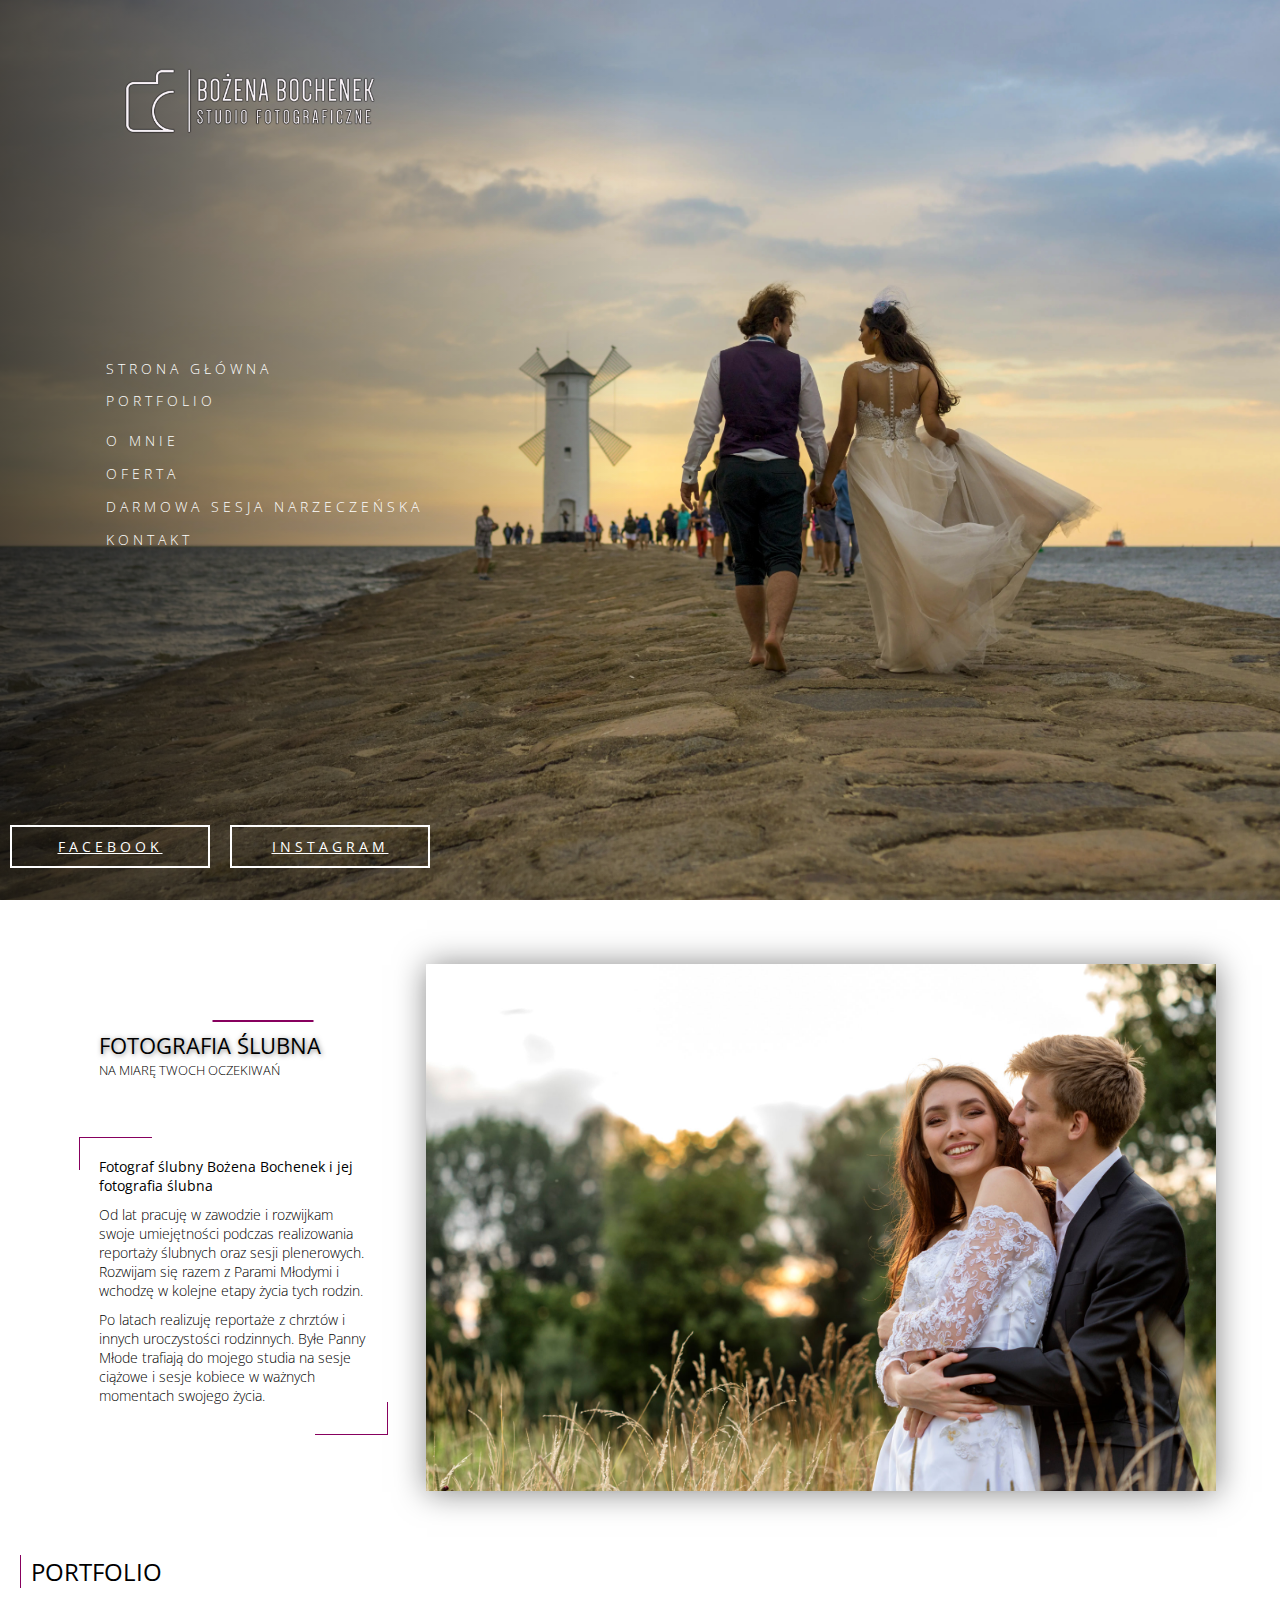
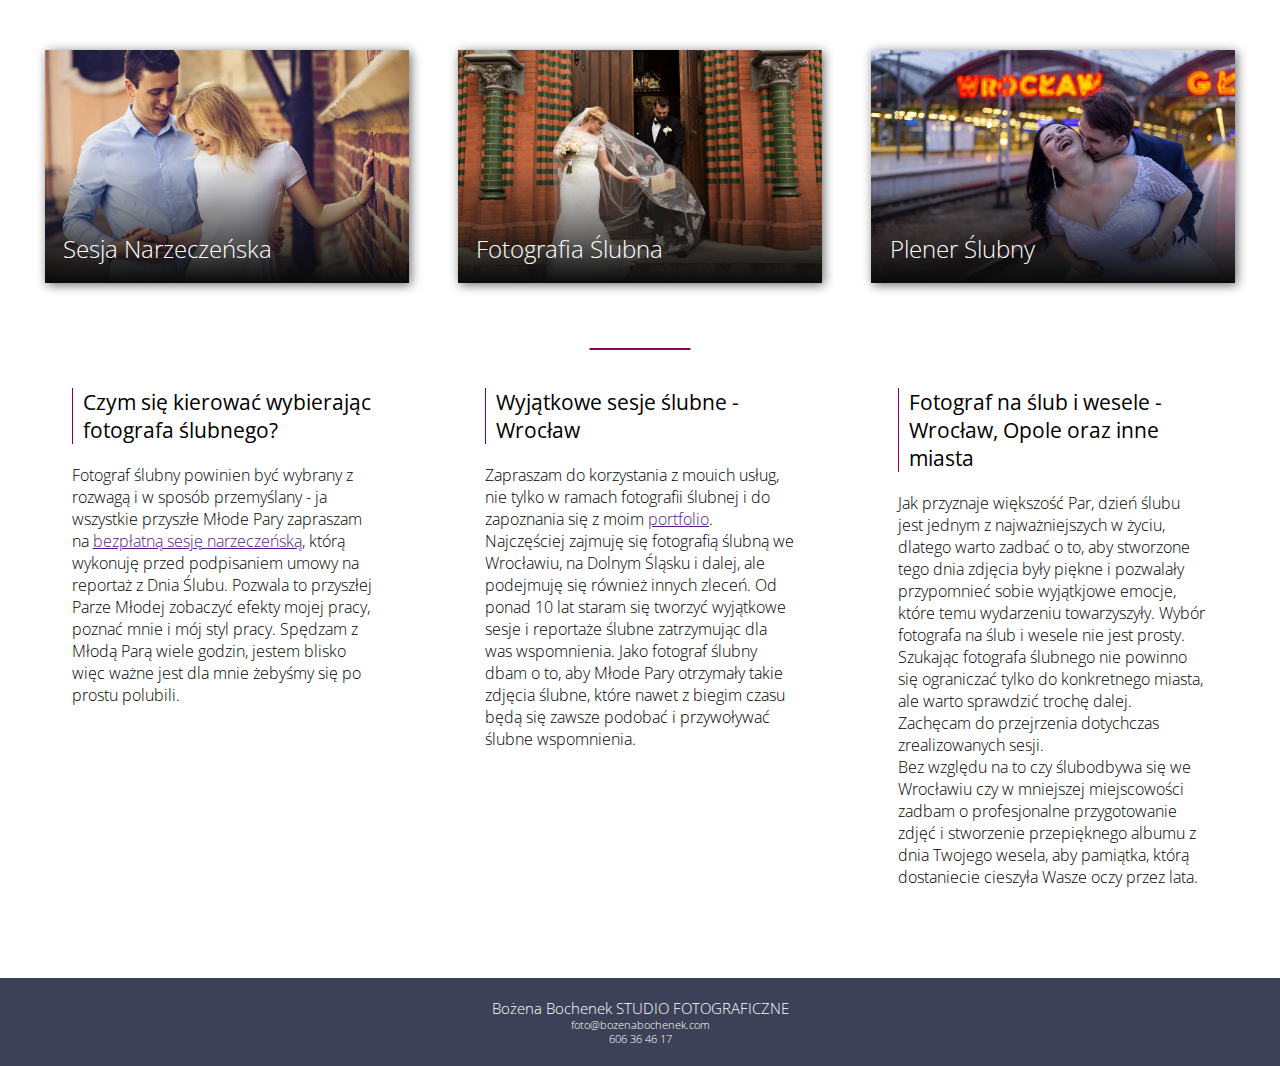
==== commit 3f1e4868: "Add slider to index page" ====
--- a/index.html
+++ b/index.html
@@ -63,23 +63,31 @@
                 <p>Po latach realizuję reportaże z chrztów i innych uroczystości rodzinnych. Byłe Panny Młode trafiają do mojego studia na sesje ciążowe i sesje kobiece w ważnych momentach swojego życia.</p>
             </article>
         </div>
+        <div class="slider__container">
+            <div class="slider__image">
+                <img src="https://jacekgaw.github.io/bozenabochenek.com/assets/img/desktops/slider/slider_photo0.jpg" alt="" class="image">
+                <img src="https://jacekgaw.github.io/bozenabochenek.com/assets/img/desktops/slider/slider_photo1.jpg" alt="" class="image">
+                <img src="https://jacekgaw.github.io/bozenabochenek.com/assets/img/desktops/slider/slider_photo2.jpg" alt="" class="image">
+            </div>
+            
+        </div>
     </section>
     <section class="portfolio__section">
         <header class="portfolio__header">
             <h2>portfolio</h2>
         </header>
         <div class="portfolio__container">
-            <a href="" class="container__item">
+            <a href="sesja_narzeczenska.html" class="container__item">
                 <div class="item__container">
                     <h3>sesja narzeczeńska</h3>
                 </div>
             </a>
-            <a href="" class="container__item">
+            <a href="fotografia_slubna.html" class="container__item">
                 <div class="item__container">
                     <h3>fotografia ślubna</h3>
                 </div>
             </a>
-            <a href="" class="container__item">
+            <a href="plener_slubny.html" class="container__item">
                 <div class="item__container">
                     <h3>plener ślubny</h3>
                 </div>
@@ -122,5 +130,6 @@
 </footer>
 
 <script src="assets/script.js"></script>    
+<script src="assets/slider.js"></script>
 </body>
 </html>--- a/assets/style.css
+++ b/assets/style.css
@@ -113,8 +113,16 @@
   }
   .navigation--main .navigation__list .list__element .element__link {
     color: #fefefe;
+  }
+}
+
+@media (min-width: 1200px) and (min-width: 1900px) {
+  .navigation--main .navigation__list .list__element .element__link {
     font-size: 1.1rem;
   }
+}
+
+@media (min-width: 1200px) {
   .navigation--main .navigation__list .list__element .second__list {
     list-style-type: none;
   }
@@ -125,8 +133,17 @@
     display: block;
   }
   .navigation--main .navigation__header .header__logo img {
+    width: 300px;
+  }
+}
+
+@media (min-width: 1200px) and (min-width: 1900px) {
+  .navigation--main .navigation__header .header__logo img {
     width: 400px;
   }
+}
+
+@media (min-width: 1200px) {
   .navigation--main .media__container {
     -webkit-box-pack: start;
         -ms-flex-pack: start;
@@ -279,11 +296,77 @@
   width: 100%;
 }
 
+@media (min-width: 1200px) {
+  .main__section {
+    padding: 5%;
+    display: -webkit-box;
+    display: -ms-flexbox;
+    display: flex;
+    -webkit-box-orient: horizontal;
+    -webkit-box-direction: normal;
+        -ms-flex-direction: row;
+            flex-direction: row;
+    -webkit-box-pack: center;
+        -ms-flex-pack: center;
+            justify-content: center;
+  }
+}
+
+.main__section .slider__container {
+  -webkit-box-flex: 0;
+      -ms-flex: 0 1 50%;
+          flex: 0 1 50%;
+  height: auto;
+  -webkit-box-shadow: 1px 1px 30px rgba(10, 10, 10, 0.5);
+          box-shadow: 1px 1px 30px rgba(10, 10, 10, 0.5);
+}
+
+@media (min-width: 1200px) {
+  .main__section .slider__container {
+    -webkit-box-flex: 0;
+        -ms-flex: 0 1 70%;
+            flex: 0 1 70%;
+  }
+}
+
+@media (min-width: 1400px) {
+  .main__section .slider__container {
+    -webkit-box-flex: 0;
+        -ms-flex: 0 1 60%;
+            flex: 0 1 60%;
+  }
+}
+
+@media (min-width: 2000px) {
+  .main__section .slider__container {
+    -webkit-box-flex: 0;
+        -ms-flex: 0 1 50%;
+            flex: 0 1 50%;
+  }
+}
+
+.main__section .slider__container .slider__image {
+  width: 100%;
+  height: 100%;
+}
+
+.main__section .slider__container .slider__image .image {
+  width: 100%;
+  height: auto;
+  display: none;
+}
+
+@media (max-width: 1200px) {
+  .main__section .slider__container {
+    display: none;
+  }
+}
+
 .main__section .section__container {
   margin: 0 auto;
   width: 90%;
-  -webkit-box-shadow: 1px 1px 10px #444;
-          box-shadow: 1px 1px 10px #444;
+  -webkit-box-shadow: 1px 1px 30px rgba(10, 10, 10, 0.3);
+          box-shadow: 1px 1px 30px rgba(10, 10, 10, 0.3);
   padding: 5px;
   background-color: #fff;
   -webkit-transform: translateY(-100px);
@@ -292,18 +375,58 @@
 
 @media (min-width: 1200px) {
   .main__section .section__container {
+    width: 100%;
+    -webkit-box-flex: 0;
+        -ms-flex: 0 1 30%;
+            flex: 0 1 30%;
     -webkit-transform: none;
             transform: none;
-    margin: 5% auto;
+    display: -webkit-box;
+    display: -ms-flexbox;
+    display: flex;
+    -webkit-box-orient: vertical;
+    -webkit-box-direction: normal;
+        -ms-flex-direction: column;
+            flex-direction: column;
+    -webkit-box-pack: center;
+        -ms-flex-pack: center;
+            justify-content: center;
+    -webkit-box-align: start;
+        -ms-flex-align: start;
+            align-items: flex-start;
+    margin: 0;
+    margin-right: 2%;
+    -webkit-box-shadow: none;
+            box-shadow: none;
+  }
+}
+
+@media (min-width: 1600px) {
+  .main__section .section__container {
+    -webkit-box-flex: 0;
+        -ms-flex: 0 1 30%;
+            flex: 0 1 30%;
+    margin-right: 5%;
+  }
+}
+
+@media (min-width: 2000px) {
+  .main__section .section__container {
+    -webkit-box-flex: 0;
+        -ms-flex: 0 1 25%;
+            flex: 0 1 25%;
+    margin-right: 10%;
   }
 }
 
 .main__section .section__container .section__header {
   height: 100px;
   padding-top: 10px;
-  margin-bottom: 40px;
-  text-align: center;
+  margin-bottom: 5%;
+  text-align: left;
   text-transform: uppercase;
+  margin-left: 30px;
+  width: 100%;
 }
 
 .main__section .section__container .section__header h1 {
@@ -312,6 +435,18 @@
   font-size: 1.4rem;
   font-weight: 400;
   text-shadow: 1px 1px 5px rgba(10, 10, 10, 0.5);
+}
+
+@media (min-width: 1600px) {
+  .main__section .section__container .section__header h1 {
+    font-size: 1.5rem;
+  }
+}
+
+@media (min-width: 1900px) {
+  .main__section .section__container .section__header h1 {
+    font-size: 2.2rem;
+  }
 }
 
 .main__section .section__container .section__header h1::before {
@@ -332,6 +467,18 @@
   font-weight: 300;
 }
 
+@media (min-width: 1600px) {
+  .main__section .section__container .section__header h3 {
+    font-size: 1.1rem;
+  }
+}
+
+@media (min-width: 1900px) {
+  .main__section .section__container .section__header h3 {
+    font-size: 1.7rem;
+  }
+}
+
 .main__section .section__container .section__text {
   margin: 30px 30px 30px 30px;
   position: relative;
@@ -364,10 +511,34 @@
   font-size: 0.9rem;
 }
 
+@media (min-width: 1600px) {
+  .main__section .section__container .section__text h5 {
+    font-size: 1.1rem;
+  }
+}
+
+@media (min-width: 1900px) {
+  .main__section .section__container .section__text h5 {
+    font-size: 1.3rem;
+  }
+}
+
 .main__section .section__container .section__text p {
   font-weight: 300;
   font-size: 0.9rem;
   margin: 10px 0;
+}
+
+@media (min-width: 1600px) {
+  .main__section .section__container .section__text p {
+    font-size: 1.1rem;
+  }
+}
+
+@media (min-width: 1900px) {
+  .main__section .section__container .section__text p {
+    font-size: 1.3rem;
+  }
 }
 
 .portfolio__section {
@@ -475,7 +646,7 @@
 @media (min-width: 700px) {
   .portfolio__section .portfolio__container .container__item:nth-of-type(2)::before {
     font-size: 24rem;
-    left: -160px;
+    right: -160px;
   }
 }
 
@@ -995,8 +1166,8 @@
   width: 80%;
   background-color: #fefefe;
   padding: 15px;
-  -webkit-box-shadow: 0 0 10px #424141;
-          box-shadow: 0 0 10px #424141;
+  -webkit-box-shadow: 0 0 10px rgba(66, 65, 65, 0.3);
+          box-shadow: 0 0 10px rgba(66, 65, 65, 0.3);
   z-index: 5;
 }
 
